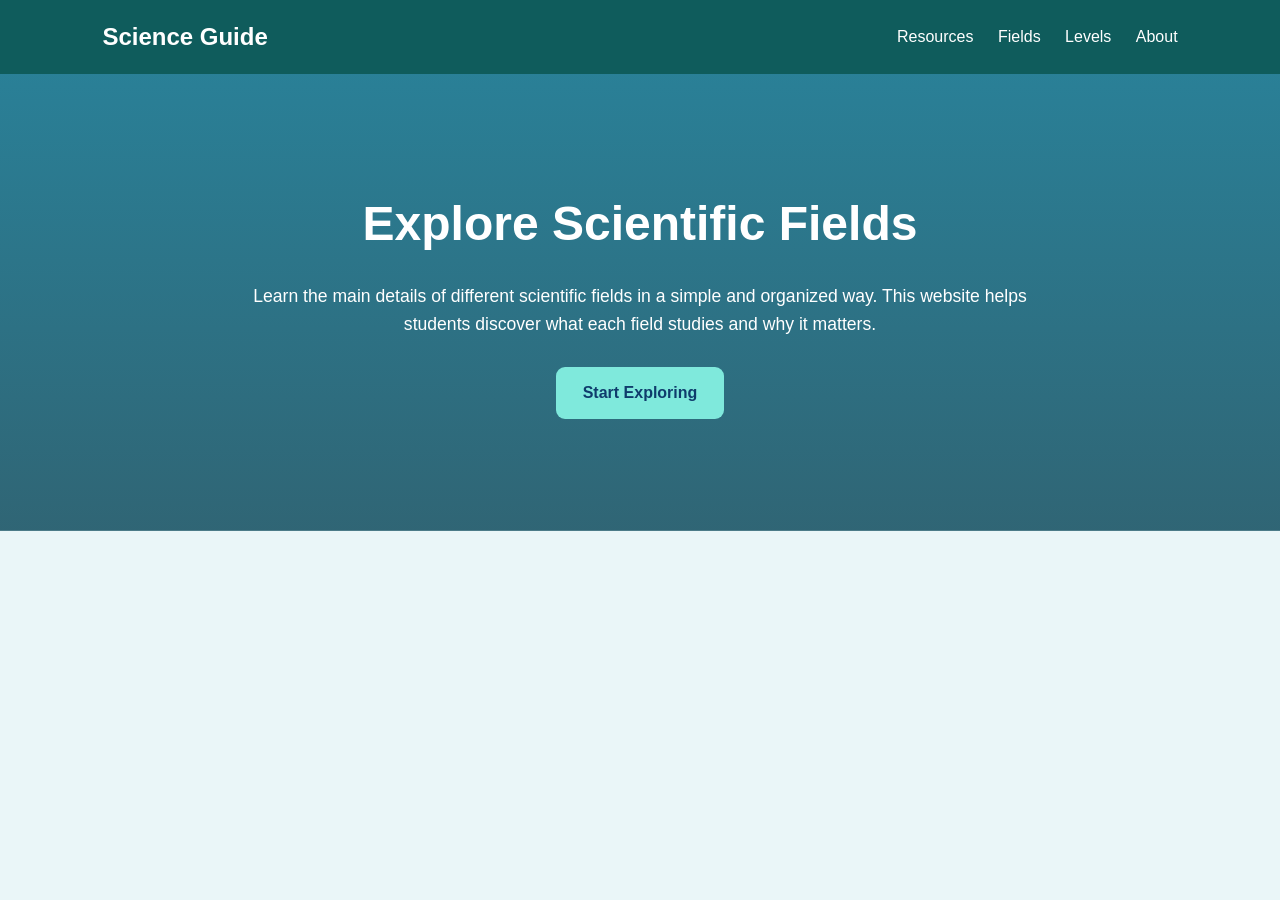
==== index.html @ ea25b151 "Initial portfolio website structure with hero section" ====
<!DOCTYPE html> 

  <html lang= "en" >

 <head>

  <meta charset="UTF-8" />
  
        <meta name ="viewport" content = "width=device-width, initial-scale=1.0" />

<title>Scientific Fields Explorer </title>

  <link rel="stylesheet" href="style.css" />

 </head>


<body>

  <header class="navbar">


    <div class="logo">Science Guide</div>

      <nav>


         <a href="resources.html">Resources</a>

    <a href="#fields">Fields</a>

<a href="#levels">Levels</a>

       <a href="#about">About</a>


    </nav>

</header>




  <section class="hero">
 <div class="hero-content">
        <h1>Explore Scientific Fields</h1>

      <p>
        Learn the main details of different scientific fields in a simple and organized way.
        This website helps students discover what each field studies and why it matters.
      </p>


          <a href="#fields" class="btn">Start Exploring</a>


     </div>

 </section>

    </body>

 </html>
---- style.css ----
* {
   margin : 0  ;
     padding : 0 ;
box-sizing : border-box ;
   font-family : Arial, sans-serif ;
}
body {
    background : #eaf6f8 ;
   color : #123 ;
       line-height : 1.6 ;
}

.navbar {
    background : #0f5c5c ;
 color  : white ;
    display: flex;
 justify-content : space-between ;
    align-items: center ;
       padding : 18px 8% ;
  position: sticky ;
  top : 0; 
   z-index : 1000 ;
} 

.logo {
    font-size : 1.5rem ;
  font-weight : bold  ;
}

.navbar nav a {
    color : white ;
   text-decoration : none;
margin-left : 20px;
    font-size : 1rem ;
       transition  : 0.4s ; 
}

.navbar nav a:hover {
   color : #7fe9dc ;
}

.hero {
      background: linear-gradient(rgba(8, 107, 134, 0.85), rgba(15, 76, 94, 0.85)), url("images/image1.jpg");
background-size : cover ;
   background-position : center ;
  color : white ;
text-align : center ;
    padding : 112px 20px ;
}

.hero-content {
   max-width : 800px ;
  margin  : auto ;
}

.hero-content h1 {
    font-size : 3rem ;
  margin-bottom : 19px ;
}

.hero-content p {
    font-size : 1.1rem ;
  margin-bottom  : 29px ;
}

.btn {
    display : inline-block;
   background : #7fe9dc;
color : #0f3c6c ;
  padding : 13px 27px ;
   text-decoration : none ;
  border-radius: 9px;
font-weight : bold ;
   transition : 0.4s ;
}

.btn:hover {
    background : #a5f0e8 ;
}
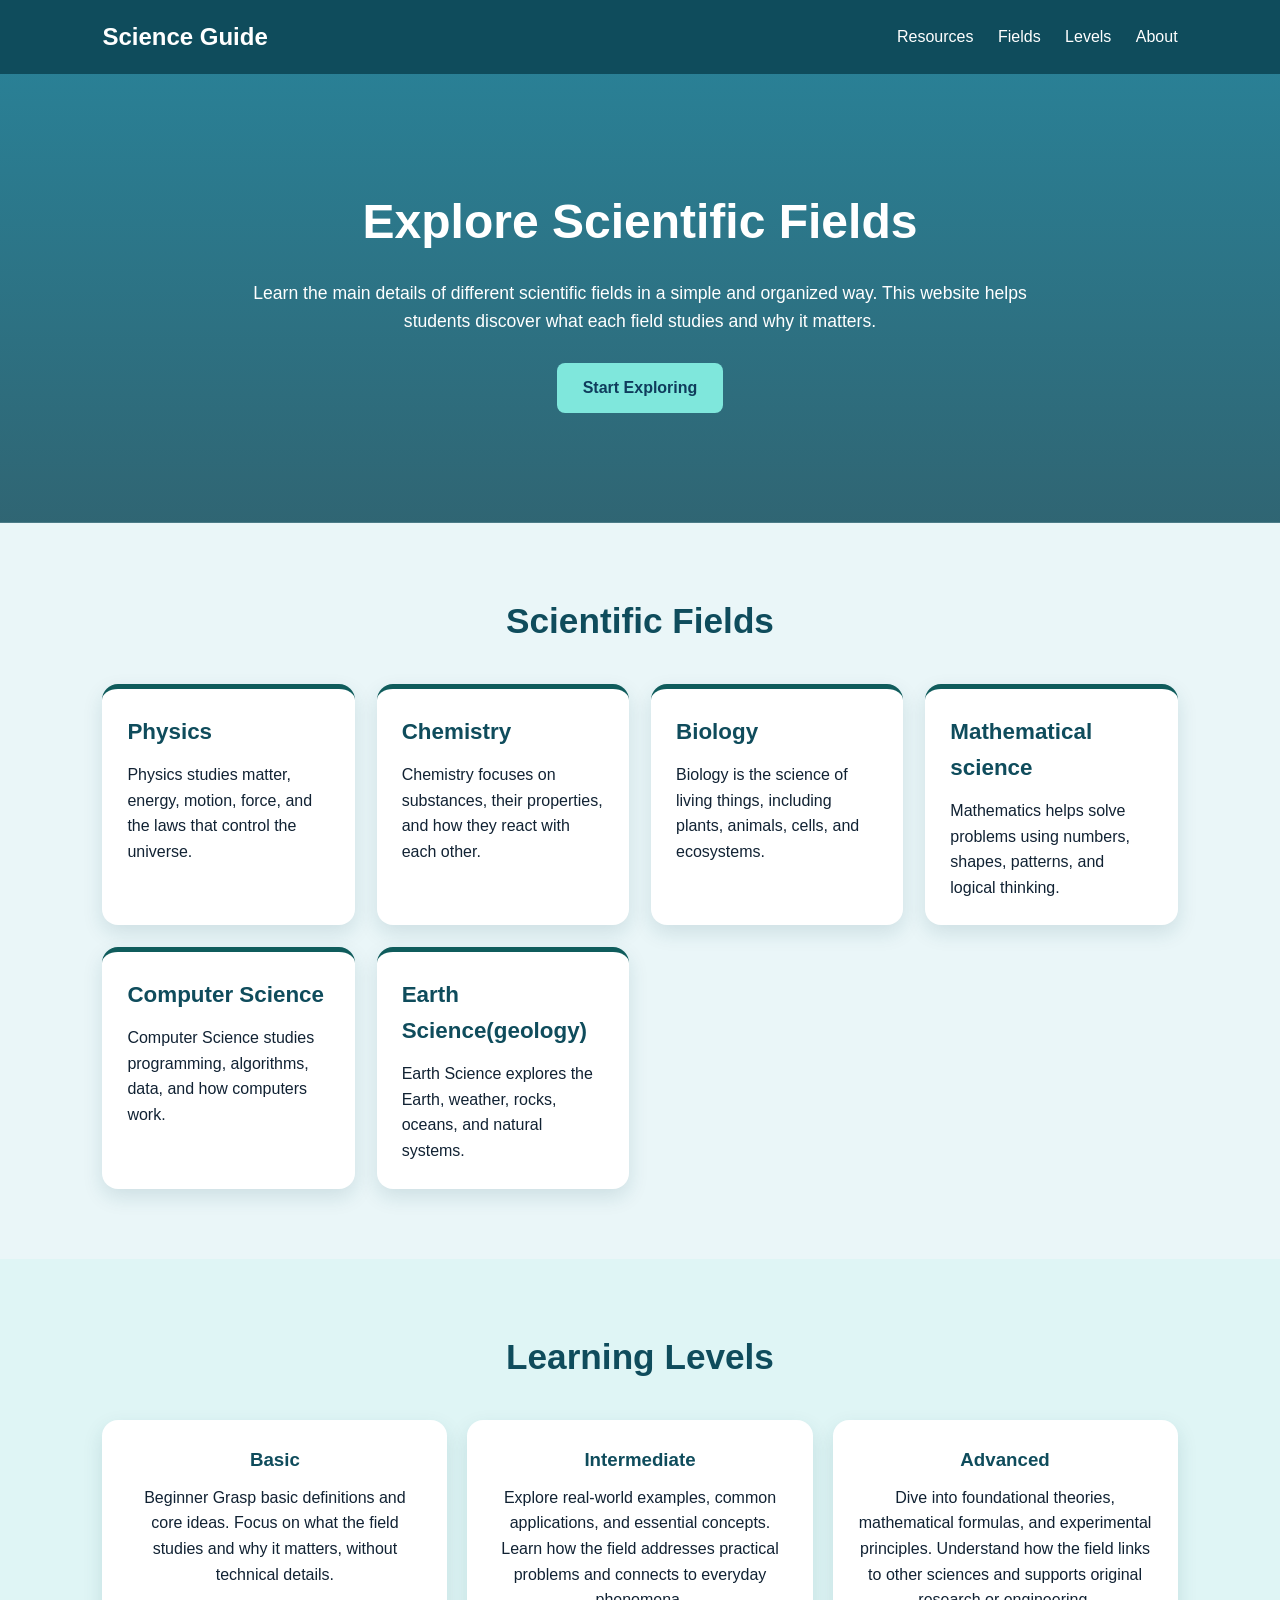
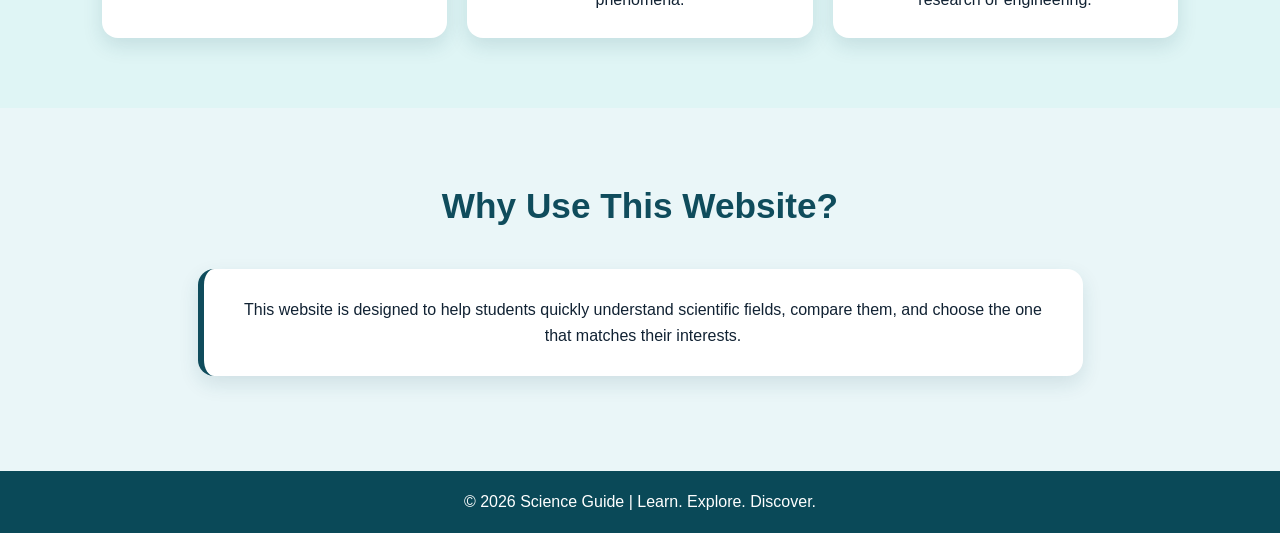
==== commit 4384967f: "Create scientific fields cards and learning level sections" ====
--- a/index.html
+++ b/index.html
@@ -1,64 +1,98 @@
-<!DOCTYPE html> 
+   <!DOCTYPE  html>
+<html lang="en">
+ <head>
+  <meta charset ="UTF-8" />
+     <meta name = "viewport" content = "width =device-width, initial-scale=1.0" />
+<title>Scientific Fields Explorer</title>
+    <link rel = "stylesheet" href = "style.css" />
+ </head>
+<body>
+       <header class = "navbar">
+<div class="logo">Science Guide</div>
+  <nav>
+         <a href = "resources.html">Resources</a>
+      <a href = "#fields">Fields</a>
+        <a href = "#levels">Levels</a>
+       <a href = "#about">About</a>
+    </nav>
+        </header>
+   
+          <section class = "hero">
+   <div class = "hero-content">
+  <h1>Explore Scientific Fields</h1>
+       <p>
+        Learn the main details of different scientific fields in a simple and organized way.
+        This website helps students discover what each field studies and why it matters. 
+   </p>
+         <a href = "#fields" class = "btn">Start Exploring</a>
+  </div>
+</section>
 
-  <html lang= "en" >
+  <main>
+          <section id = "fields" class = "section">
+   <h2>Scientific Fields</h2>
+    <div class = "cards">
+            <div class = "card">
+     <h3>Physics</h3>
+   <p>Physics studies matter, energy, motion, force, and the laws that control the universe.</p>
+            </div>
+  <div class = "card">
+          <h3>Chemistry</h3>
+   <p>Chemistry focuses on substances, their properties, and how they react with each other.</p>
+  </div>
+   <div class ="card">
+      <h3>Biology</h3>
+       <p>Biology is the science of living things, including plants, animals, cells, and ecosystems.</p>
+          </div>
+    <div class = "card">
+            <h3>Mathematical science</h3>
+          <p>Mathematics helps solve problems using numbers, shapes, patterns, and logical thinking.</p>
+    </div>
+        <div class = "card">
+             <h3>Computer Science</h3>
+          <p>Computer Science studies programming, algorithms, data, and how computers work.          </p>
+        </div>
+        <div class = "card">
+             <h3>Earth Science(geology)</h3>
+   <p>Earth Science explores the Earth, weather, rocks, oceans, and natural systems.</p>
+        </div>
+      </div>
+    </section>
 
- <head>
+    <section  id = "levels" class = "section alt">
+      <h2>Learning Levels</h2>
+   <div class = "levels">
+        <div class = "level-box">
+       <h3>Basic</h3>
+   <p>Beginner
+Grasp basic definitions and core ideas. Focus on what the field studies and why it matters, without technical details.</p>
+        </div>
+              <div class  =  "level-box">
+          <h3>Intermediate</h3>
+   <p>Explore real-world examples, common applications, and essential concepts. Learn how the field addresses practical problems and connects to everyday phenomena.</p>
+        </div>
+           <div class  =  "level-box">
+     <h3>Advanced</h3>
+         <p>Dive into foundational theories, mathematical formulas, and experimental principles. Understand how the field links to other sciences and supports original research or engineering.
 
-  <meta charset="UTF-8" />
-  
-        <meta name ="viewport" content = "width=device-width, initial-scale=1.0" />
+         </p>
+        </div>
+      </div>
+    </section>
 
-<title>Scientific Fields Explorer </title>
+    <section id =  "about " class  =  "section">
+  <h2>Why Use This Website?</h2>
+    <div class  =  "about-box">
+       <p>
+          This website is designed to help students quickly understand scientific fields,
+          compare them, and choose the one that matches their interests.
+           </p>
+   </div>
+     </section>
+  </main>
 
-  <link rel="stylesheet" href="style.css" />
-
- </head>
-
-
-<body>
-
-  <header class="navbar">
-
-
-    <div class="logo">Science Guide</div>
-
-      <nav>
-
-
-         <a href="resources.html">Resources</a>
-
-    <a href="#fields">Fields</a>
-
-<a href="#levels">Levels</a>
-
-       <a href="#about">About</a>
-
-
-    </nav>
-
-</header>
-
-
-
-
-  <section class="hero">
- <div class="hero-content">
-        <h1>Explore Scientific Fields</h1>
-
-      <p>
-        Learn the main details of different scientific fields in a simple and organized way.
-        This website helps students discover what each field studies and why it matters.
-      </p>
-
-
-          <a href="#fields" class="btn">Start Exploring</a>
-
-
-     </div>
-
- </section>
-
-    </body>
-
- </html>
-
+  <footer class =  "footer">
+    <p>© 2026 Science Guide | Learn. Explore. Discover.</p>
+  </footer>
+</body>
+</html>
--- a/style.css
+++ b/style.css
@@ -1,79 +1,158 @@
 * {
-   margin : 0  ;
-     padding : 0 ;
-box-sizing : border-box ;
-   font-family : Arial, sans-serif ;
-}
-body {
-    background : #eaf6f8 ;
-   color : #123 ;
-       line-height : 1.6 ;
-}
+      margin : 0 ;
+   padding : 0 ;
+ box-sizing : border-box ;
+ font-family : Arial, sans-serif ;
+  }
+
+  body {
+     background : #eaf6f8 ;
+   color: #123 ;
+   line-height: 1.6 ;
+ }
 
 .navbar {
-    background : #0f5c5c ;
- color  : white ;
-    display: flex;
- justify-content : space-between ;
-    align-items: center ;
-       padding : 18px 8% ;
-  position: sticky ;
-  top : 0; 
-   z-index : 1000 ;
-} 
+   background: #0f4c5c ;
+    color : white ;
+   display: flex ;
+  justify-content : space-between ;
+  align-items: center ;
+ padding : 18px 8% ;
+   position: sticky ;
+      top: 0 ;
+ z-index : 1000 ;
+ }
 
-.logo {
-    font-size : 1.5rem ;
-  font-weight : bold  ;
-}
+ .logo {
+    font-size: 1.5rem  ;
+   font-weight : bold  ;
+   }
 
 .navbar nav a {
-    color : white ;
-   text-decoration : none;
-margin-left : 20px;
-    font-size : 1rem ;
-       transition  : 0.4s ; 
-}
+     color : white ;
+  text-decoration : none ;
+margin-left : 20px ;
+font-size: 1rem ;
+     transition : 0.3s ;
+  }
 
 .navbar nav a:hover {
-   color : #7fe9dc ;
-}
+    color : #7fe6dc ;
+ }
 
 .hero {
-      background: linear-gradient(rgba(8, 107, 134, 0.85), rgba(15, 76, 94, 0.85)), url("images/image1.jpg");
-background-size : cover ;
+     background : linear-gradient(rgba(8, 107, 132, 0.85), rgba(15, 76, 92, 0.85)), url("images/image1.jpg") ;
+  background-size : cover ;
    background-position : center ;
   color : white ;
-text-align : center ;
-    padding : 112px 20px ;
+  text-align : center ;
+     padding : 110px 20px ;
 }
 
 .hero-content {
-   max-width : 800px ;
-  margin  : auto ;
+     max-width: 800px ;
+  margin : auto ;
 }
 
-.hero-content h1 {
-    font-size : 3rem ;
-  margin-bottom : 19px ;
+.hero h1 {
+     font-size : 3rem ;
+margin-bottom : 18px ;
+  }
+
+.hero p {
+     font-size : 1.1rem ;
+ margin-bottom : 28px ;
 }
 
-.hero-content p {
-    font-size : 1.1rem ;
-  margin-bottom  : 29px ;
+ .btn  {
+     display : inline-block ;
+      background : #7fe7dc ;
+    color : #0f3c5c ;
+    padding : 12px 26px ;
+      text-decoration : none ;
+   border-radius : 8px ;
+      font-weight : bold ;
+     transition : 0.4s ;
 }
 
-.btn {
-    display : inline-block;
-   background : #7fe9dc;
-color : #0f3c6c ;
-  padding : 13px 27px ;
-   text-decoration : none ;
-  border-radius: 9px;
-font-weight : bold ;
-   transition : 0.4s ;
+   .btn:hover {
+     background : #a5f0e8 ;
 }
 
-.btn:hover {
-    background : #a5f0e8 ;
-}+ .section {
+    padding : 70px 8% ;
+}
+
+.section h2 {
+     text-align : center ;
+ font-size : 2.2rem;
+     color : #0f4c5c ;
+  margin-bottom : 35px ;
+ }
+
+ .cards {
+    display : grid ;
+grid-template-columns : repeat(auto-fit, minmax(240px, 1fr)) ;
+    gap : 22px ;
+} 
+
+   .card {
+    background : white ;
+   padding : 25px ;
+ border-radius : 16px ;
+     box-shadow : 0 8px 20px rgba(16, 75, 93, 0.13) ;
+border-top : 5px solid #0f5c5c ;
+    transition : transform 0.3s ease ;
+ }
+
+ .card:hover {
+    transform: translateY(-6px) ;
+}
+
+.card h3 {
+     color: #0f4c5c ;
+ margin-bottom : 12px ;
+   font-size : 1.4rem ;
+  }
+
+.alt {
+   background : #dff5f5 ;
+}
+
+  .levels {
+    display: grid ;
+grid-template-columns : repeat(auto-fit, minmax(220px, 1fr)) ;
+    gap : 20px ;
+}
+
+   .level-box {
+     background: white ;
+   padding: 25px ;
+ border-radius: 16px ;
+    text-align : center ;
+   box-shadow : 0 8px 20px rgba(16, 77, 93, 0.13 ) ;
+}
+
+   .level-box h3 {
+    color : #0f4c5c ;
+ margin-bottom : 10px ;
+  }
+
+   .about-box {
+     background : white ;
+ max-width : 885px ;
+   margin : auto ;
+padding : 28px;
+    border-radius : 16px;
+ box-shadow : 0 8px 20px rgba(15, 76, 92, 0.12) ;
+    text-align : center ;
+ border-left : 6px solid #0f4c5c;
+  }
+
+  .footer {
+     background : #0a4958;
+ color : white;
+ text-align : center ;
+    padding : 18px 20px;
+margin-top : 25px ;
+ }
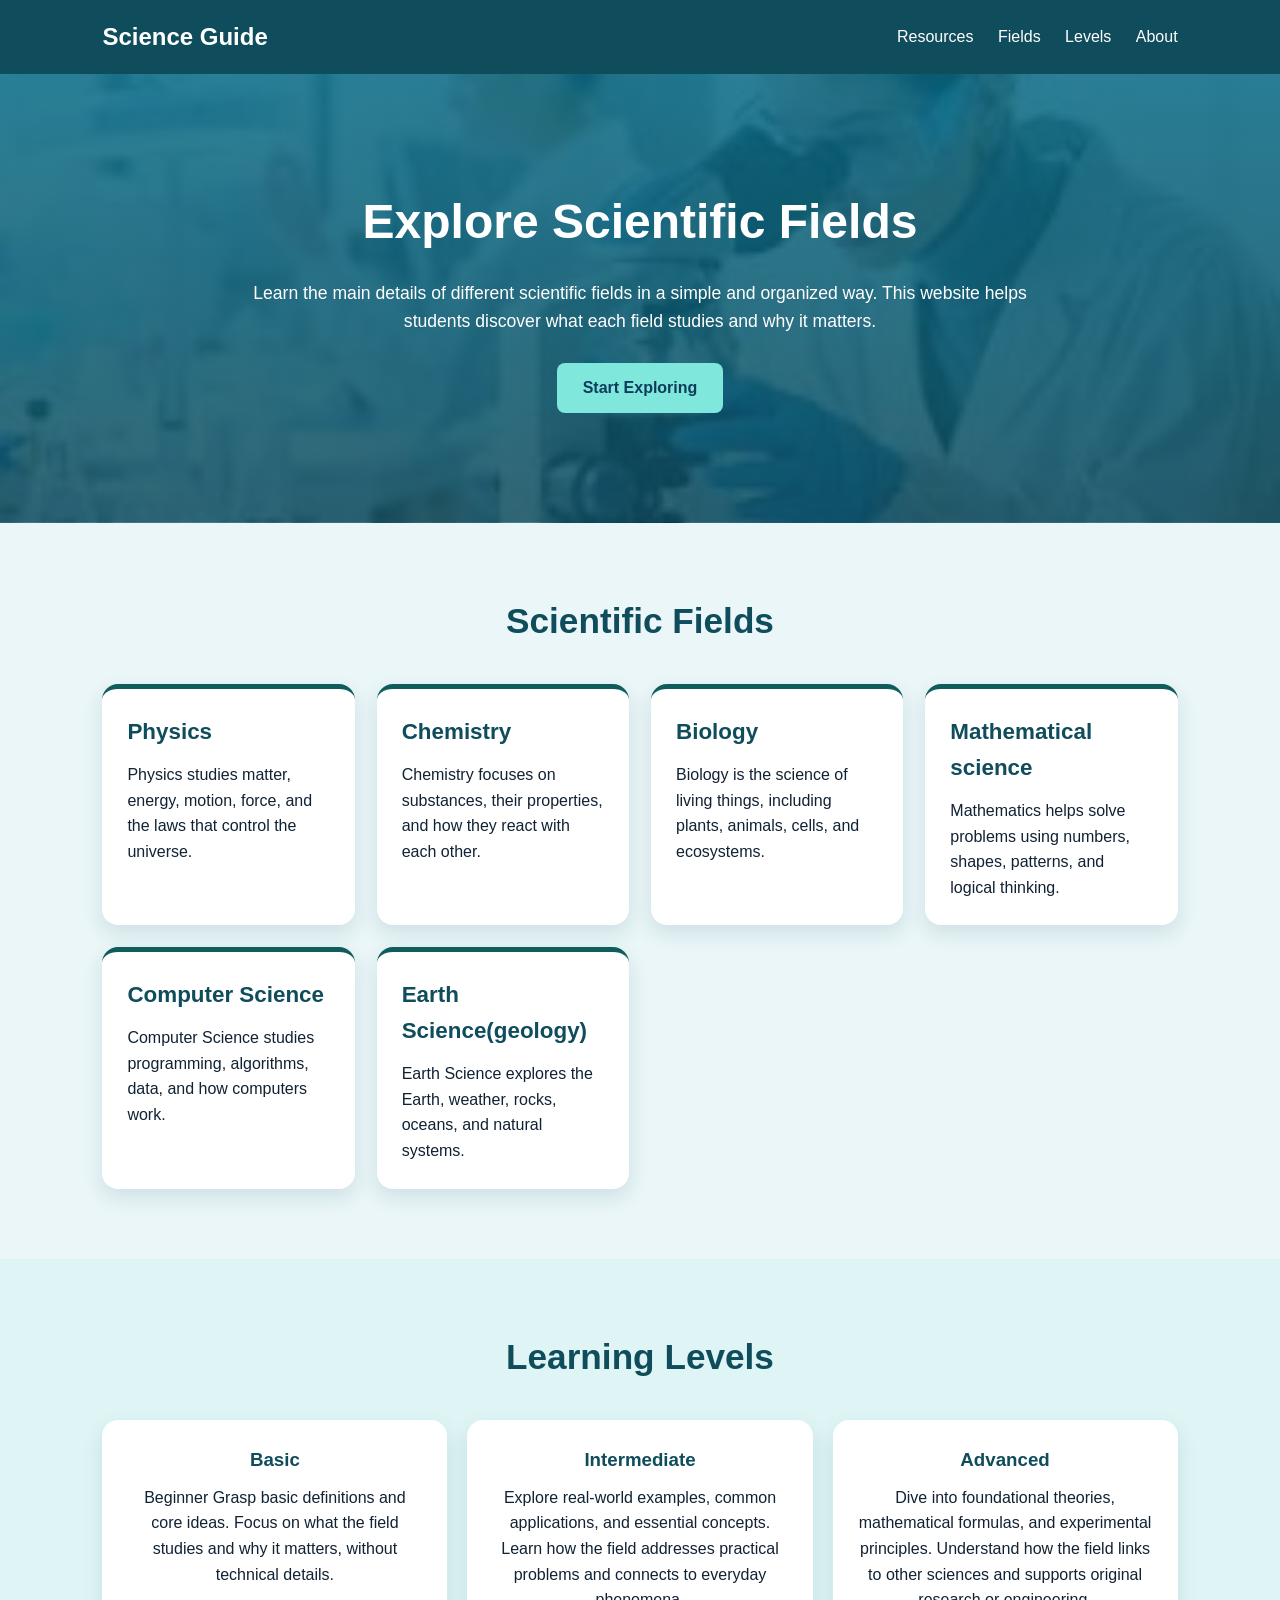
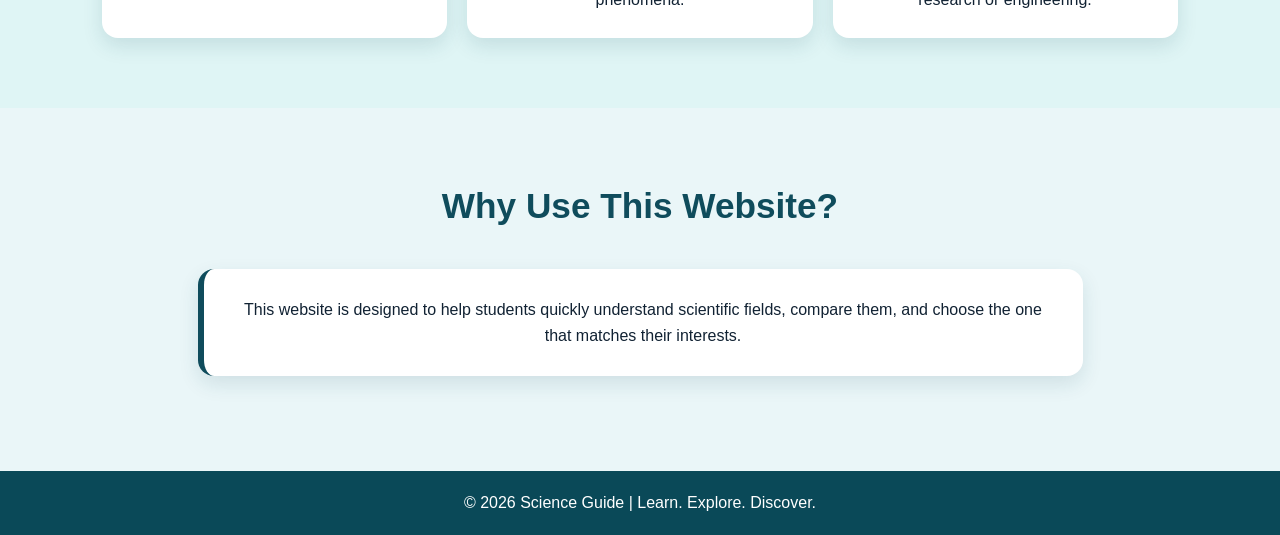
==== commit 975d74ac: "Add responsive media queries and custom list styles, inaddition to checkup the total code for any er" ====
--- a/index.html
+++ b/index.html
@@ -22,7 +22,7 @@
   <h1>Explore Scientific Fields</h1>
        <p>
         Learn the main details of different scientific fields in a simple and organized way.
-        This website helps students discover what each field studies and why it matters. 
+        This website helps students discover what each field studies and why it matters.
    </p>
          <a href = "#fields" class = "btn">Start Exploring</a>
   </div>
--- a/style.css
+++ b/style.css
@@ -37,11 +37,11 @@
   }
 
 .navbar nav a:hover {
-    color : #7fe6dc ;
+    color : #9ee6df ;
  }
 
 .hero {
-     background : linear-gradient(rgba(8, 107, 132, 0.85), rgba(15, 76, 92, 0.85)), url("images/image1.jpg") ;
+     background : linear-gradient(rgba(8, 107, 132, 0.85), rgba(15, 76, 92, 0.85)), url("images/image.jpg") ;
   background-size : cover ;
    background-position : center ;
   color : white ;
@@ -153,6 +153,28 @@
      background : #0a4958;
  color : white;
  text-align : center ;
-    padding : 18px 20px;
+    padding : 19px 20px;
 margin-top : 25px ;
- }+ }
+   .card ul {
+         margin : 10px 0 15px;
+   padding-left : 18px;
+}
+
+.card ul li  {
+  margin-bottom: 6px;
+}  
+@media (max-width: 768px) {
+      .navbar {
+      flex-direction : column ;
+   gap : 12px ;
+  }
+
+  .navbar nav a {
+       margin : 0 10px;
+    }
+
+        .hero h1 {
+     font-size : 2.2rem;
+     }
+  }
